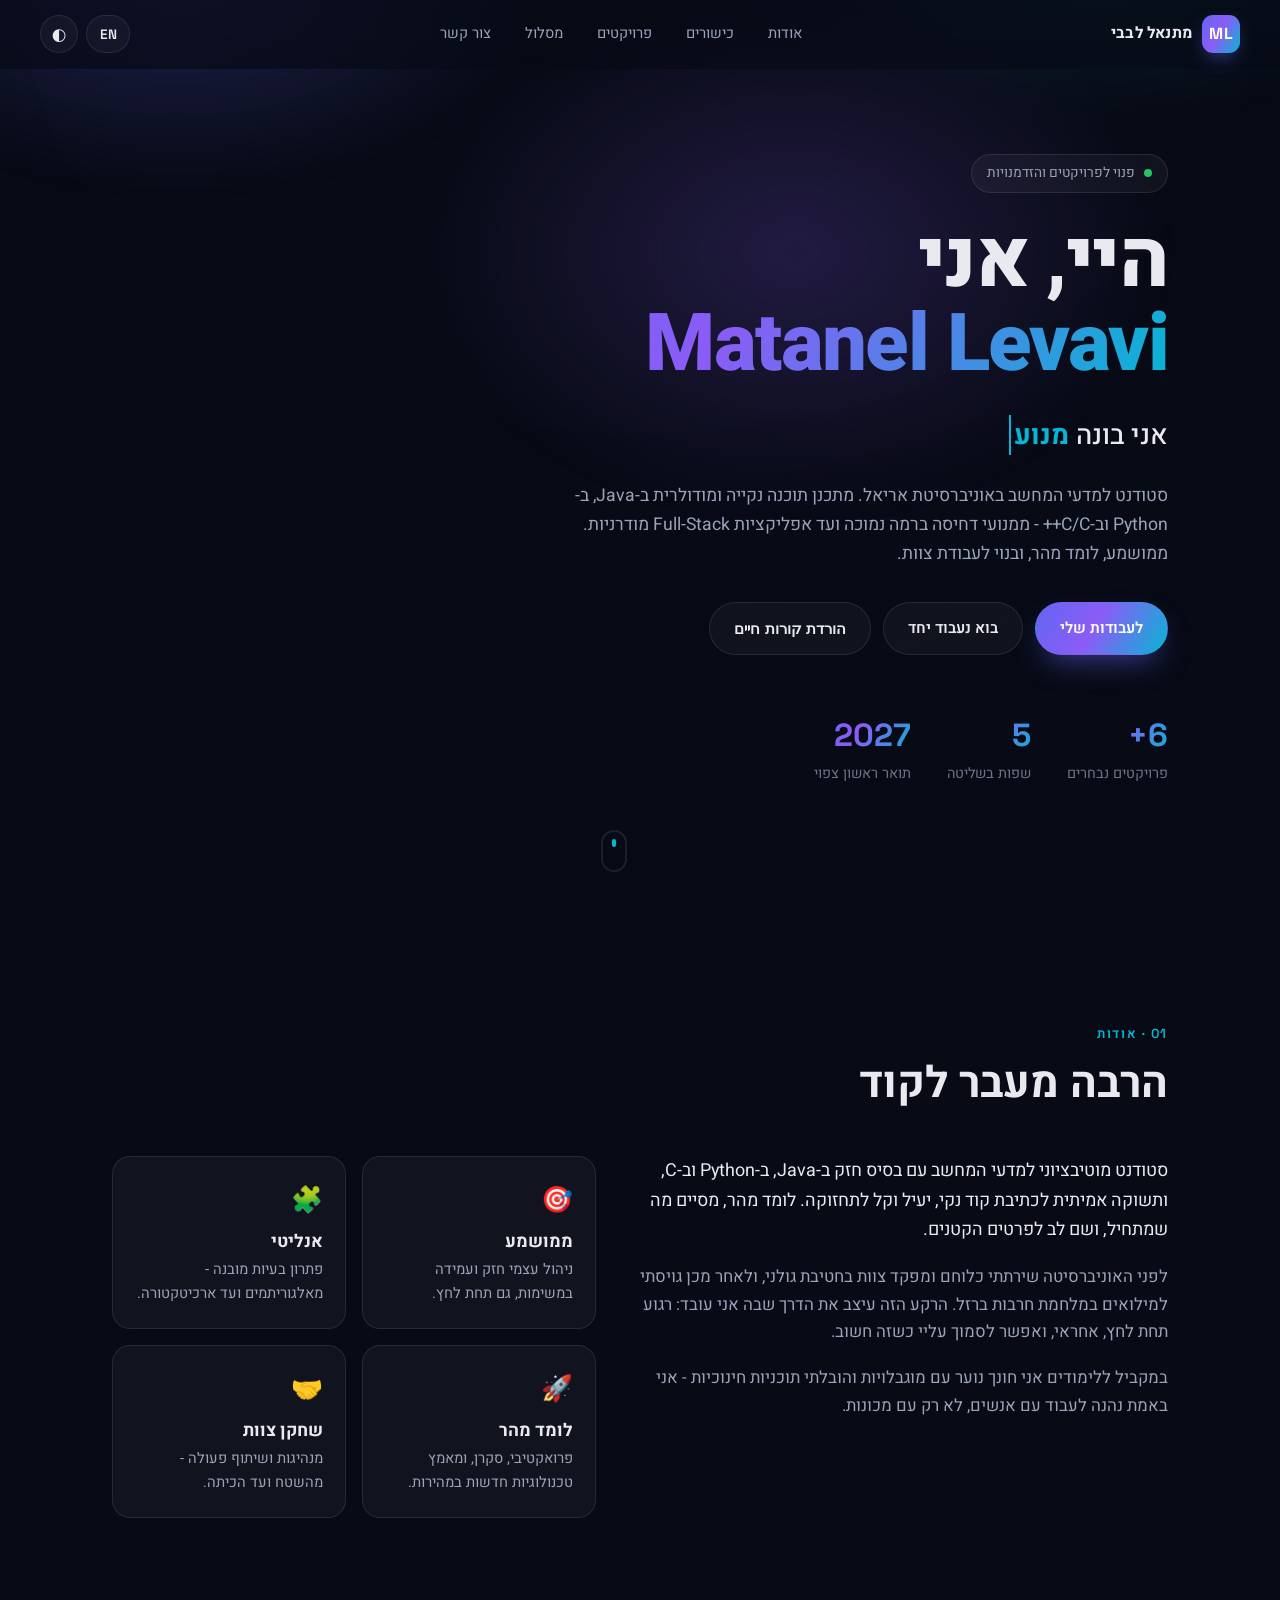
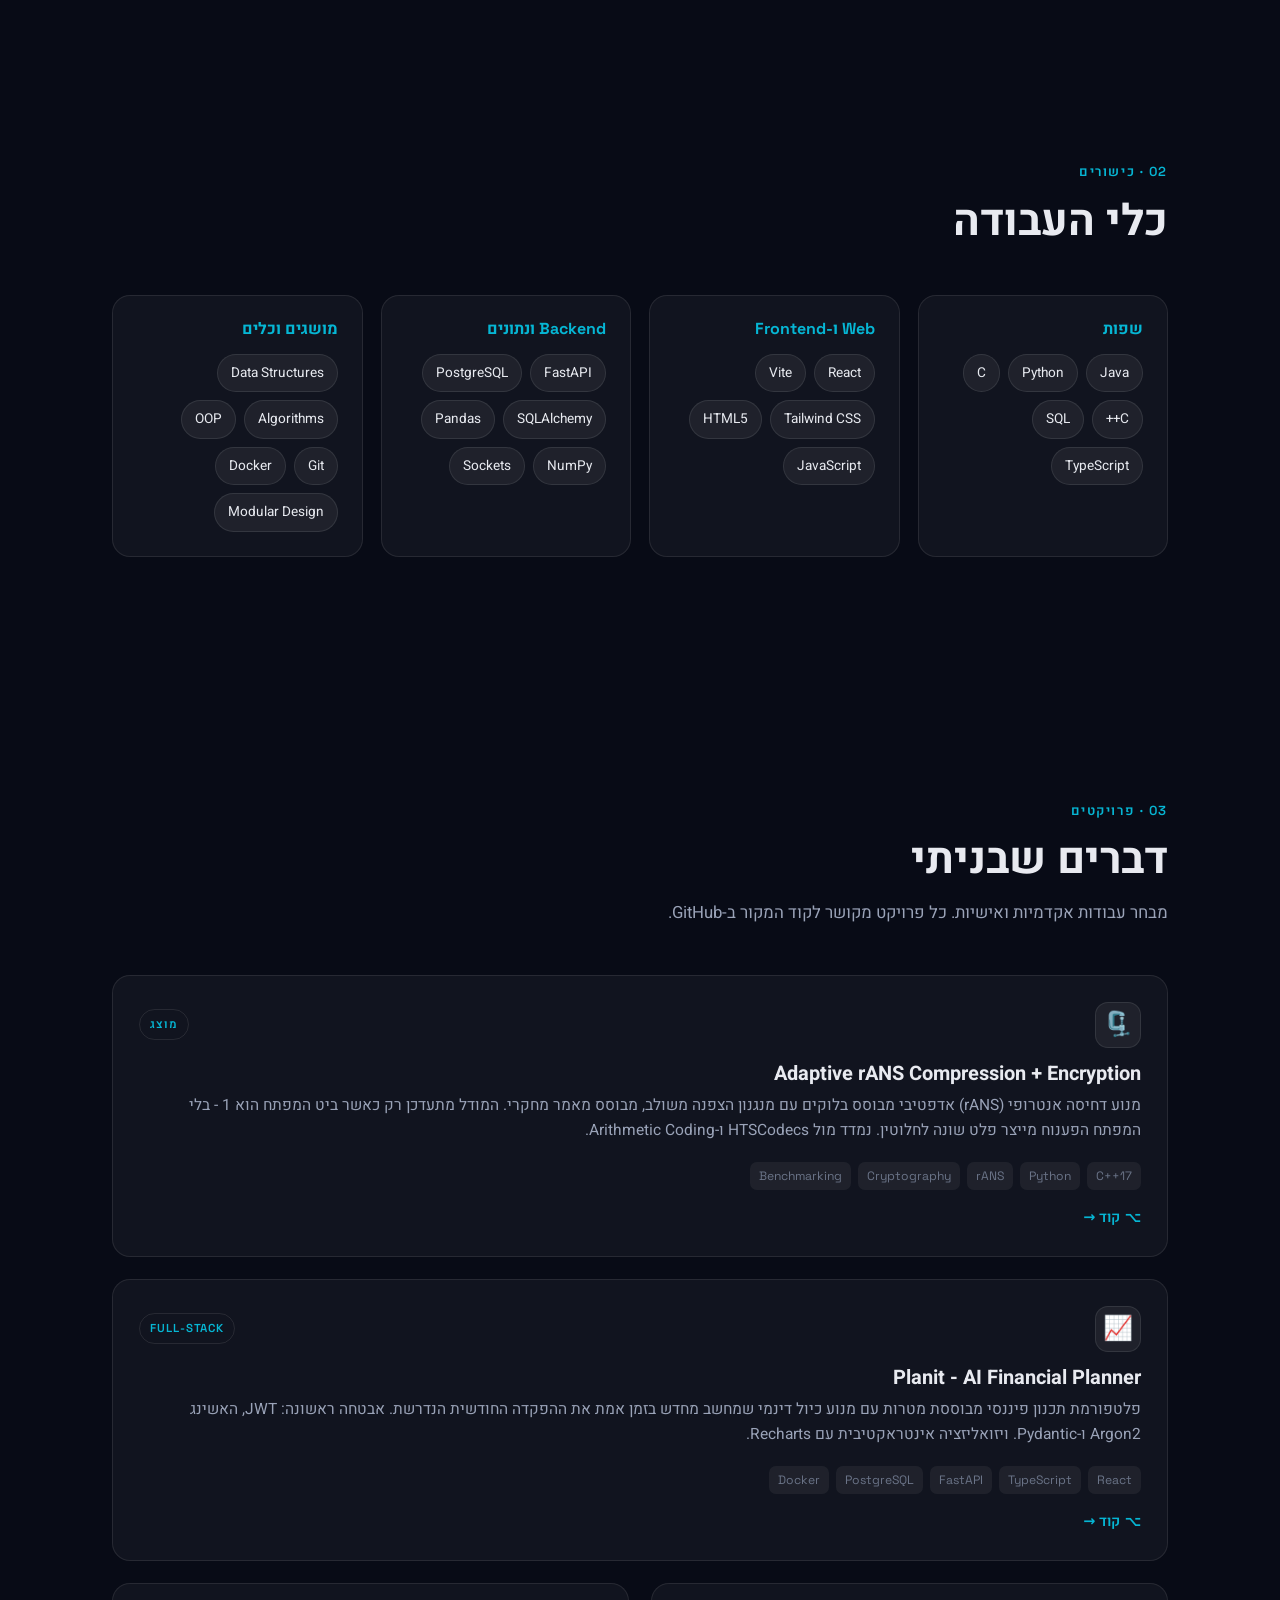
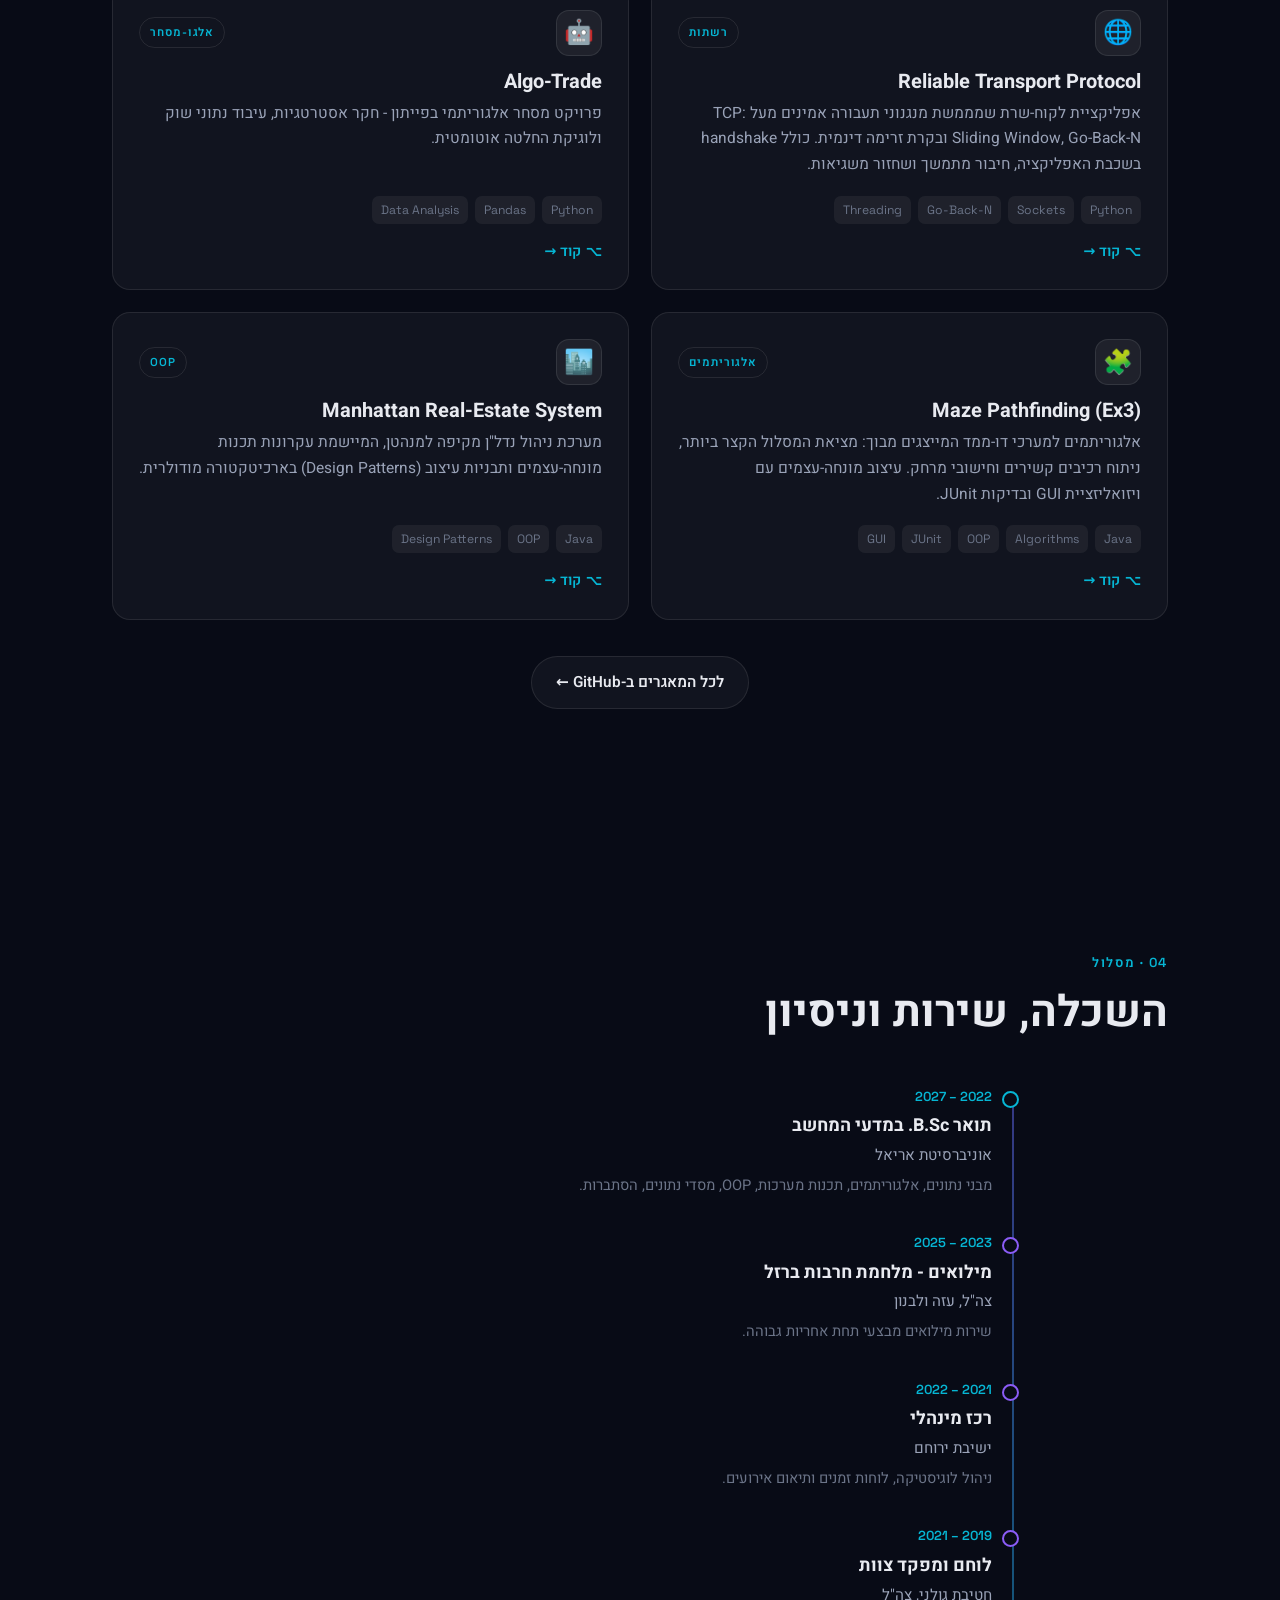
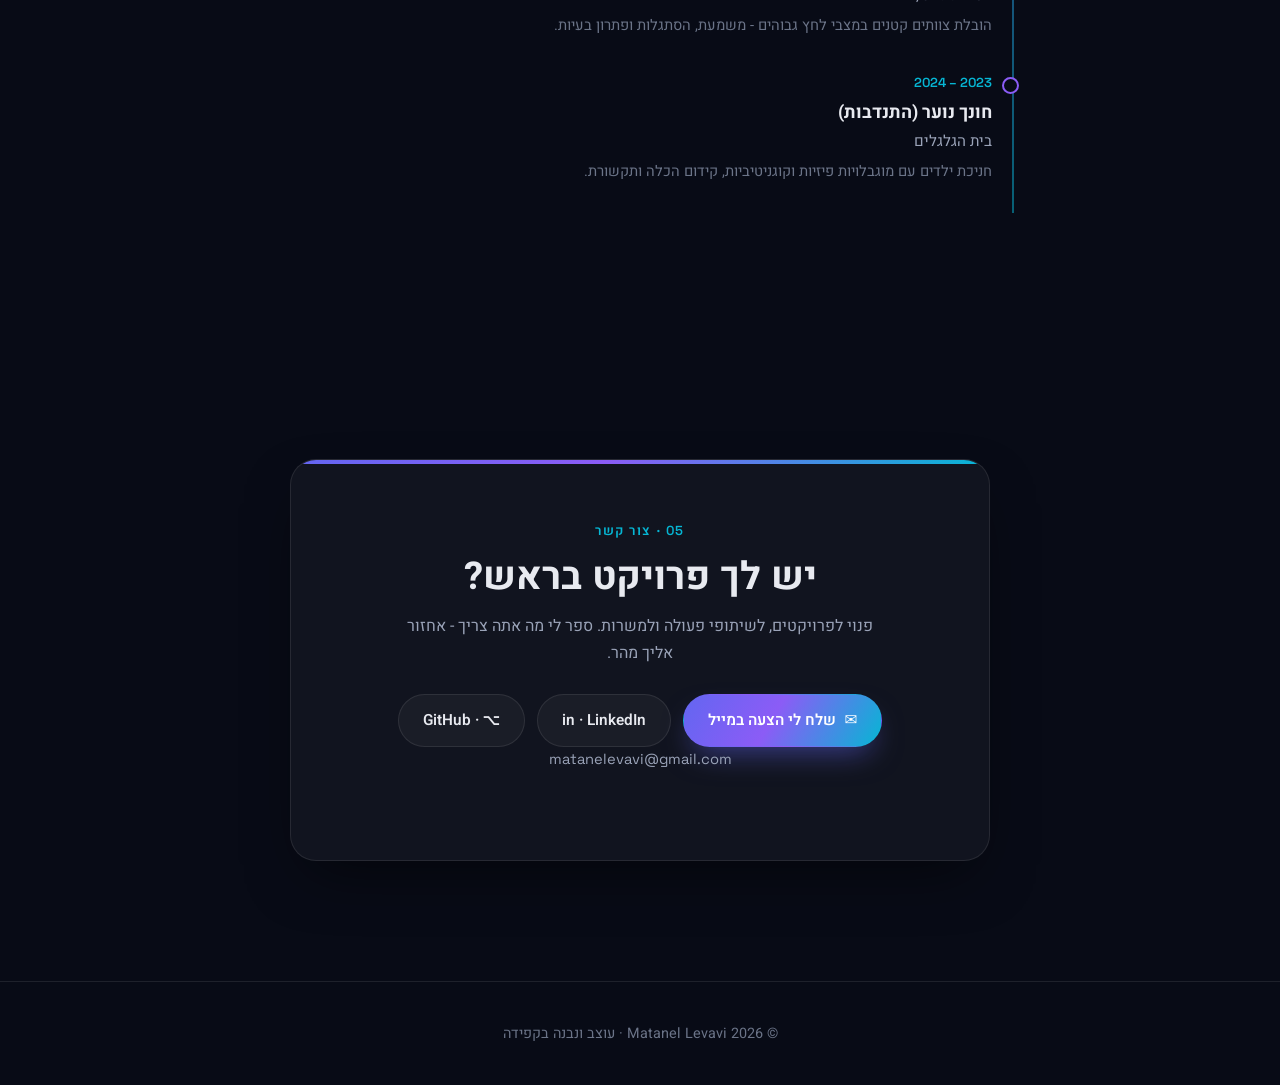
==== index.html @ c438c5bd "Portfolio site: bilingual, responsive, with projects and CV" ====
<!DOCTYPE html>
<html lang="he" dir="rtl">
<head>
  <meta charset="UTF-8" />
  <meta name="viewport" content="width=device-width, initial-scale=1.0" />
  <title>Matanel Levavi · Software Developer</title>
  <meta name="description" content="Matanel Levavi - Computer Science student and software developer. Java, Python, C/C++, Full-Stack. Projects in compression, AI, networking and algorithms." />

  <!-- Open Graph for nice link previews when shared -->
  <meta property="og:title" content="Matanel Levavi · Software Developer" />
  <meta property="og:description" content="Computer Science student & developer. Building modular software in Java, Python, C/C++ and modern Full-Stack." />
  <meta property="og:type" content="website" />

  <!-- Inline SVG monogram favicon (no external file needed) -->
  <link rel="icon" href="data:image/svg+xml,%3Csvg xmlns='http://www.w3.org/2000/svg' viewBox='0 0 100 100'%3E%3Cdefs%3E%3ClinearGradient id='g' x1='0' y1='0' x2='1' y2='1'%3E%3Cstop offset='0' stop-color='%236366f1'/%3E%3Cstop offset='1' stop-color='%2306b6d4'/%3E%3C/linearGradient%3E%3C/defs%3E%3Crect width='100' height='100' rx='24' fill='%230a0e1a'/%3E%3Ctext x='50' y='68' font-family='Arial' font-size='52' font-weight='700' text-anchor='middle' fill='url(%23g)'%3EML%3C/text%3E%3C/svg%3E" />

  <link rel="preconnect" href="https://fonts.googleapis.com" />
  <link rel="preconnect" href="https://fonts.gstatic.com" crossorigin />
  <link href="https://fonts.googleapis.com/css2?family=Heebo:wght@300;400;500;700;800&family=Space+Grotesk:wght@400;500;600;700&display=swap" rel="stylesheet" />

  <link rel="stylesheet" href="styles.css" />
</head>
<body>
  <!-- Animated gradient background -->
  <div class="bg-aurora" aria-hidden="true"></div>

  <!-- ===================== NAV ===================== -->
  <header class="nav" id="nav">
    <a href="#hero" class="brand" aria-label="Matanel Levavi - home">
      <span class="brand-mark">ML</span>
      <span class="brand-name" data-i18n="brandName">Matanel Levavi</span>
    </a>

    <nav class="nav-links" id="navLinks">
      <a href="#about" data-i18n="navAbout">About</a>
      <a href="#skills" data-i18n="navSkills">Skills</a>
      <a href="#projects" data-i18n="navProjects">Projects</a>
      <a href="#journey" data-i18n="navJourney">Journey</a>
      <a href="#contact" data-i18n="navContact">Contact</a>
    </nav>

    <div class="nav-actions">
      <button class="pill" id="langToggle" type="button" aria-label="Switch language">
        <span id="langLabel">EN</span>
      </button>
      <button class="pill icon" id="themeToggle" type="button" aria-label="Toggle theme">
        <span class="theme-icon">◐</span>
      </button>
      <button class="hamburger" id="hamburger" type="button" aria-label="Open menu">
        <span></span><span></span><span></span>
      </button>
    </div>
  </header>

  <!-- ===================== HERO ===================== -->
  <section class="hero" id="hero">
    <div class="hero-inner">
      <div class="hero-badge reveal">
        <span class="dot"></span>
        <span data-i18n="heroBadge">Open to projects & opportunities</span>
      </div>

      <h1 class="hero-title reveal">
        <span data-i18n="heroHi">Hi, I'm</span>
        <span class="grad-text">Matanel Levavi</span>
      </h1>

      <p class="hero-role reveal">
        <span data-i18n="heroRolePrefix">I build</span>
        <span class="rotator" id="rotator"></span>
      </p>

      <p class="hero-lead reveal" data-i18n="heroLead">
        Computer Science student at Ariel University. I design clean, modular software in Java, Python and C/C++ - from low-level compression engines to modern full-stack apps. Disciplined, fast-learning, and built for teamwork.
      </p>

      <div class="hero-cta reveal">
        <a href="#projects" class="btn btn-primary" data-i18n="heroSeeWork">See my work</a>
        <a href="#contact" class="btn btn-ghost" data-i18n="heroHire">Work with me</a>
        <button class="btn btn-ghost" id="printCv" type="button" data-i18n="heroCv">Download CV</button>
      </div>

      <div class="hero-stats reveal">
        <div class="stat">
          <span class="stat-num">6+</span>
          <span class="stat-label" data-i18n="statProjects">Featured projects</span>
        </div>
        <div class="stat">
          <span class="stat-num">5</span>
          <span class="stat-label" data-i18n="statLangs">Languages mastered</span>
        </div>
        <div class="stat">
          <span class="stat-num">2027</span>
          <span class="stat-label" data-i18n="statGrad">B.Sc. expected</span>
        </div>
      </div>
    </div>

    <a href="#about" class="scroll-hint" aria-label="Scroll down">
      <span></span>
    </a>
  </section>

  <!-- ===================== ABOUT ===================== -->
  <section class="section" id="about">
    <div class="section-head reveal">
      <span class="kicker" data-i18n="aboutKicker">01 · About</span>
      <h2 data-i18n="aboutTitle">More than code</h2>
    </div>

    <div class="about-grid">
      <div class="about-text reveal">
        <p data-i18n="aboutP1">I'm a motivated Computer Science student with a strong foundation in Java, Python and C, and a real passion for writing clean, efficient, maintainable code. I learn fast, I ship, and I care about getting the details right.</p>
        <p data-i18n="aboutP2">Before university I served as a combat soldier and team leader in the Golani Brigade, and was later called up for reserve duty during the Iron Swords war. That background shaped how I work: calm under pressure, responsible, and dependable when it matters.</p>
        <p data-i18n="aboutP3">Alongside my studies I mentor youth with disabilities and have led educational programs - I genuinely enjoy working with people, not just machines.</p>
      </div>

      <div class="about-cards">
        <div class="mini-card reveal">
          <span class="mini-emoji">🎯</span>
          <h3 data-i18n="trait1Title">Disciplined</h3>
          <p data-i18n="trait1Text">Strong self-management and follow-through, even under pressure.</p>
        </div>
        <div class="mini-card reveal">
          <span class="mini-emoji">🧩</span>
          <h3 data-i18n="trait2Title">Analytical</h3>
          <p data-i18n="trait2Text">Structured problem-solving from algorithms to architecture.</p>
        </div>
        <div class="mini-card reveal">
          <span class="mini-emoji">🚀</span>
          <h3 data-i18n="trait3Title">Fast learner</h3>
          <p data-i18n="trait3Text">Proactive, curious, and quick to pick up new tech.</p>
        </div>
        <div class="mini-card reveal">
          <span class="mini-emoji">🤝</span>
          <h3 data-i18n="trait4Title">Team player</h3>
          <p data-i18n="trait4Text">Leadership and collaboration from the field to the classroom.</p>
        </div>
      </div>
    </div>
  </section>

  <!-- ===================== SKILLS ===================== -->
  <section class="section" id="skills">
    <div class="section-head reveal">
      <span class="kicker" data-i18n="skillsKicker">02 · Skills</span>
      <h2 data-i18n="skillsTitle">Tools of the trade</h2>
    </div>

    <div class="skills-grid">
      <div class="skill-col reveal">
        <h3 data-i18n="skillsLangs">Languages</h3>
        <div class="chips" id="chipsLangs"></div>
      </div>
      <div class="skill-col reveal">
        <h3 data-i18n="skillsFrontend">Web & Frontend</h3>
        <div class="chips" id="chipsFront"></div>
      </div>
      <div class="skill-col reveal">
        <h3 data-i18n="skillsBackend">Backend & Data</h3>
        <div class="chips" id="chipsBack"></div>
      </div>
      <div class="skill-col reveal">
        <h3 data-i18n="skillsConcepts">Concepts & Tools</h3>
        <div class="chips" id="chipsConcepts"></div>
      </div>
    </div>
  </section>

  <!-- ===================== PROJECTS ===================== -->
  <section class="section" id="projects">
    <div class="section-head reveal">
      <span class="kicker" data-i18n="projKicker">03 · Projects</span>
      <h2 data-i18n="projTitle">Things I've built</h2>
      <p class="section-sub" data-i18n="projSub">A selection of academic and personal work. Every project links to its source on GitHub.</p>
    </div>

    <div class="projects-grid" id="projectsGrid"></div>

    <div class="projects-foot reveal">
      <a href="https://github.com/Matanelevavi" target="_blank" rel="noopener" class="btn btn-ghost" data-i18n="projAll">See all repositories on GitHub →</a>
    </div>
  </section>

  <!-- ===================== JOURNEY / TIMELINE ===================== -->
  <section class="section" id="journey">
    <div class="section-head reveal">
      <span class="kicker" data-i18n="journeyKicker">04 · Journey</span>
      <h2 data-i18n="journeyTitle">Education, service & experience</h2>
    </div>

    <div class="timeline" id="timeline"></div>
  </section>

  <!-- ===================== CONTACT ===================== -->
  <section class="section contact" id="contact">
    <div class="contact-card reveal">
      <span class="kicker center" data-i18n="contactKicker">05 · Contact</span>
      <h2 data-i18n="contactTitle">Have a project in mind?</h2>
      <p data-i18n="contactLead">I'm open to freelance projects, collaborations and full-time opportunities. Tell me what you need - I'll get back to you quickly.</p>

      <div class="contact-actions">
        <a class="btn btn-primary" id="emailBtn"
           href="mailto:matanelevavi@gmail.com?subject=Project%20opportunity%20for%20Matanel&body=Hi%20Matanel%2C%0A%0AI'd%20like%20to%20talk%20to%20you%20about%20a%20project.%0A%0A">
          ✉️ <span data-i18n="contactEmail">Email me a proposal</span>
        </a>
        <a class="btn btn-ghost" href="https://www.linkedin.com/in/matanel-levavi/" target="_blank" rel="noopener">in · LinkedIn</a>
        <a class="btn btn-ghost" href="https://github.com/Matanelevavi" target="_blank" rel="noopener">⌥ · GitHub</a>
      </div>

      <p class="contact-mail">matanelevavi@gmail.com</p>
    </div>
  </section>

  <footer class="footer">
    <p>© <span id="year"></span> Matanel Levavi · <span data-i18n="footerBuilt">Designed & built with care</span></p>
  </footer>

  <script src="script.js"></script>
</body>
</html>
---- styles.css ----
/* ============================================================
   Matanel Levavi - Portfolio
   Theme: dark-first, glassmorphism, gradient accents
   Bilingual: works in both [dir="rtl"] and [dir="ltr"]
   ============================================================ */

:root {
  --bg: #080b16;
  --bg-2: #0c1020;
  --surface: rgba(255, 255, 255, 0.04);
  --surface-2: rgba(255, 255, 255, 0.06);
  --border: rgba(255, 255, 255, 0.09);
  --text: #e8eaf0;
  --muted: #9aa3b8;
  --faint: #6b7488;

  --i1: #6366f1; /* indigo */
  --i2: #8b5cf6; /* violet */
  --i3: #06b6d4; /* cyan   */
  --grad: linear-gradient(120deg, var(--i1), var(--i2) 45%, var(--i3));

  --radius: 18px;
  --radius-sm: 12px;
  --maxw: 1120px;
  --shadow: 0 24px 60px -20px rgba(0, 0, 0, 0.6);

  --font-he: "Heebo", system-ui, sans-serif;
  --font-en: "Space Grotesk", "Heebo", system-ui, sans-serif;
  --font: var(--font-he);
}

/* Light theme overrides */
html[data-theme="light"] {
  --bg: #f6f7fb;
  --bg-2: #eef0f7;
  --surface: rgba(10, 14, 26, 0.03);
  --surface-2: rgba(10, 14, 26, 0.05);
  --border: rgba(10, 14, 26, 0.10);
  --text: #131726;
  --muted: #4b536b;
  --faint: #828aa3;
  --shadow: 0 24px 60px -28px rgba(40, 50, 90, 0.35);
}

* { margin: 0; padding: 0; box-sizing: border-box; }

html { scroll-behavior: smooth; scroll-padding-top: 84px; }

body {
  font-family: var(--font);
  background: var(--bg);
  color: var(--text);
  line-height: 1.65;
  overflow-x: hidden;
  -webkit-font-smoothing: antialiased;
  transition: background .4s ease, color .4s ease;
}

/* English mode swaps the display font */
html[lang="en"] body { --font: var(--font-en); }
html[lang="en"] { letter-spacing: -0.01em; }

a { color: inherit; text-decoration: none; }
h1, h2, h3 { line-height: 1.15; font-weight: 700; }

/* ---------- Animated aurora background ---------- */
.bg-aurora {
  position: fixed;
  inset: -20% -10% auto -10%;
  height: 80vh;
  z-index: -2;
  background:
    radial-gradient(40% 50% at 20% 20%, rgba(99, 102, 241, .28), transparent 60%),
    radial-gradient(40% 50% at 80% 10%, rgba(6, 182, 212, .22), transparent 60%),
    radial-gradient(40% 60% at 60% 60%, rgba(139, 92, 246, .20), transparent 60%);
  filter: blur(20px);
  animation: drift 18s ease-in-out infinite alternate;
}
@keyframes drift {
  0%   { transform: translate3d(0,0,0) scale(1); }
  100% { transform: translate3d(0,4%,0) scale(1.1); }
}
body::after { /* subtle grain/vignette */
  content: "";
  position: fixed; inset: 0; z-index: -1; pointer-events: none;
  background: radial-gradient(120% 120% at 50% 0%, transparent 40%, var(--bg) 100%);
}

/* ---------- NAV ---------- */
.nav {
  position: fixed; top: 0; inset-inline: 0; z-index: 50;
  display: flex; align-items: center; justify-content: space-between;
  gap: 16px;
  padding: 14px clamp(16px, 4vw, 40px);
  background: color-mix(in srgb, var(--bg) 70%, transparent);
  backdrop-filter: blur(14px);
  border-bottom: 1px solid transparent;
  transition: border-color .3s, background .3s, padding .3s;
}
.nav.scrolled { border-bottom-color: var(--border); padding-block: 10px; }

.brand { display: flex; align-items: center; gap: 10px; font-weight: 700; }
.brand-mark {
  display: grid; place-items: center;
  width: 38px; height: 38px; border-radius: 11px;
  background: var(--grad); color: #fff; font-weight: 800;
  font-family: var(--font-en); letter-spacing: .5px;
  box-shadow: 0 8px 20px -6px rgba(99,102,241,.6);
}
.brand-name { font-size: .98rem; letter-spacing: .2px; }

.nav-links { display: flex; gap: 6px; }
.nav-links a {
  padding: 8px 14px; border-radius: 999px; font-size: .92rem;
  color: var(--muted); transition: color .2s, background .2s;
}
.nav-links a:hover, .nav-links a.active { color: var(--text); background: var(--surface-2); }

.nav-actions { display: flex; align-items: center; gap: 8px; }
.pill {
  display: inline-grid; place-items: center;
  height: 38px; min-width: 44px; padding: 0 12px;
  border-radius: 999px; border: 1px solid var(--border);
  background: var(--surface); color: var(--text);
  font-family: var(--font-en); font-weight: 600; font-size: .85rem;
  cursor: pointer; transition: transform .15s, background .2s, border-color .2s;
}
.pill:hover { background: var(--surface-2); border-color: var(--i1); transform: translateY(-1px); }
.pill.icon { min-width: 38px; padding: 0; font-size: 1.05rem; }

.hamburger { display: none; flex-direction: column; gap: 5px; background: none; border: 0; cursor: pointer; padding: 8px; }
.hamburger span { width: 22px; height: 2px; background: var(--text); border-radius: 2px; transition: .3s; }
.hamburger.open span:nth-child(1) { transform: translateY(7px) rotate(45deg); }
.hamburger.open span:nth-child(2) { opacity: 0; }
.hamburger.open span:nth-child(3) { transform: translateY(-7px) rotate(-45deg); }

/* ---------- Layout helpers ---------- */
.section {
  max-width: var(--maxw);
  margin: 0 auto;
  padding: clamp(70px, 10vw, 120px) clamp(18px, 5vw, 32px);
}
.section-head { margin-bottom: 48px; max-width: 720px; }
.kicker {
  display: inline-block; font-family: var(--font-en);
  font-size: .82rem; font-weight: 600; letter-spacing: .12em;
  text-transform: uppercase; color: var(--i3); margin-bottom: 14px;
}
.kicker.center { display: block; text-align: center; }
.section-head h2 { font-size: clamp(1.8rem, 4vw, 2.7rem); }
.section-sub { color: var(--muted); margin-top: 14px; font-size: 1.05rem; }

/* ---------- Buttons ---------- */
.btn {
  display: inline-flex; align-items: center; gap: 8px;
  padding: 13px 24px; border-radius: 999px; font-weight: 600;
  font-size: .96rem; cursor: pointer; border: 1px solid transparent;
  transition: transform .15s, box-shadow .25s, background .25s, border-color .2s;
}
.btn-primary { background: var(--grad); color: #fff; box-shadow: 0 14px 30px -10px rgba(99,102,241,.55); }
.btn-primary:hover { transform: translateY(-2px); box-shadow: 0 20px 40px -10px rgba(99,102,241,.7); }
.btn-ghost { background: var(--surface); color: var(--text); border-color: var(--border); }
.btn-ghost:hover { background: var(--surface-2); border-color: var(--i2); transform: translateY(-2px); }

/* ---------- HERO ---------- */
.hero {
  position: relative; min-height: 100vh;
  display: flex; flex-direction: column; justify-content: center;
  max-width: var(--maxw); margin: 0 auto;
  padding: 120px clamp(18px, 5vw, 32px) 80px;
}
.hero-inner { max-width: 820px; }
.hero-badge {
  display: inline-flex; align-items: center; gap: 9px;
  padding: 7px 15px; border-radius: 999px;
  background: var(--surface); border: 1px solid var(--border);
  font-size: .86rem; color: var(--muted); margin-bottom: 26px;
}
.hero-badge .dot {
  width: 8px; height: 8px; border-radius: 50%; background: #22c55e;
  box-shadow: 0 0 0 0 rgba(34,197,94,.6); animation: pulse 2s infinite;
}
@keyframes pulse {
  0% { box-shadow: 0 0 0 0 rgba(34,197,94,.55); }
  70% { box-shadow: 0 0 0 9px rgba(34,197,94,0); }
  100% { box-shadow: 0 0 0 0 rgba(34,197,94,0); }
}
.hero-title {
  font-size: clamp(2.6rem, 8vw, 5rem); font-weight: 800;
  letter-spacing: -0.02em; line-height: 1.05;
}
.hero-title span { display: block; }
.grad-text {
  background: var(--grad); -webkit-background-clip: text; background-clip: text;
  -webkit-text-fill-color: transparent; padding-bottom: .1em;
}
.hero-role { font-size: clamp(1.2rem, 3vw, 1.7rem); margin-top: 18px; color: var(--text); font-weight: 500; min-height: 1.7em; }
.rotator { color: var(--i3); font-weight: 700; border-inline-end: 2px solid var(--i3); padding-inline-end: 3px; }
.hero-lead { color: var(--muted); font-size: 1.1rem; margin-top: 22px; max-width: 640px; }
.hero-cta { display: flex; flex-wrap: wrap; gap: 12px; margin-top: 34px; }

.hero-stats { display: flex; flex-wrap: wrap; gap: 36px; margin-top: 54px; }
.stat { display: flex; flex-direction: column; }
.stat-num {
  font-family: var(--font-en); font-size: 2rem; font-weight: 700;
  background: var(--grad); -webkit-background-clip: text; background-clip: text; -webkit-text-fill-color: transparent;
}
.stat-label { color: var(--faint); font-size: .9rem; }

.scroll-hint { position: absolute; bottom: 28px; inset-inline-start: 50%; transform: translateX(-50%); width: 26px; height: 42px; border: 2px solid var(--border); border-radius: 14px; display: grid; place-items: start center; padding-top: 7px; }
.scroll-hint span { width: 4px; height: 8px; border-radius: 4px; background: var(--i3); animation: scroll 1.6s infinite; }
@keyframes scroll { 0% { opacity: 0; transform: translateY(0);} 40% {opacity:1;} 100% { opacity: 0; transform: translateY(14px);} }

/* ---------- ABOUT ---------- */
.about-grid { display: grid; grid-template-columns: 1.1fr 1fr; gap: 40px; align-items: start; }
.about-text p { color: var(--muted); margin-bottom: 18px; font-size: 1.05rem; }
.about-text p:first-child { color: var(--text); font-size: 1.12rem; }
.about-cards { display: grid; grid-template-columns: 1fr 1fr; gap: 16px; }
.mini-card {
  background: var(--surface); border: 1px solid var(--border);
  border-radius: var(--radius); padding: 22px;
  transition: transform .25s, border-color .25s, background .25s;
}
.mini-card:hover { transform: translateY(-4px); border-color: var(--i2); background: var(--surface-2); }
.mini-emoji { font-size: 1.6rem; }
.mini-card h3 { font-size: 1.1rem; margin: 10px 0 6px; }
.mini-card p { color: var(--muted); font-size: .92rem; }

/* ---------- SKILLS ---------- */
.skills-grid { display: grid; grid-template-columns: repeat(4, 1fr); gap: 18px; }
.skill-col {
  background: var(--surface); border: 1px solid var(--border);
  border-radius: var(--radius); padding: 24px;
}
.skill-col h3 { font-size: 1rem; color: var(--i3); margin-bottom: 16px; font-family: var(--font-en); }
.chips { display: flex; flex-wrap: wrap; gap: 8px; }
.chip {
  padding: 7px 13px; border-radius: 999px; font-size: .85rem;
  background: var(--surface-2); border: 1px solid var(--border); color: var(--text);
  transition: transform .15s, border-color .2s, color .2s;
}
.chip:hover { transform: translateY(-2px); border-color: var(--i1); color: var(--i3); }

/* ---------- PROJECTS ---------- */
.projects-grid { display: grid; grid-template-columns: repeat(2, 1fr); gap: 22px; }
.project-card {
  position: relative; display: flex; flex-direction: column;
  background: var(--surface); border: 1px solid var(--border);
  border-radius: var(--radius); padding: 26px; overflow: hidden;
  transition: transform .3s, border-color .3s, box-shadow .3s;
}
.project-card::before {
  content: ""; position: absolute; inset: 0; opacity: 0; transition: opacity .3s;
  background: radial-gradient(120% 80% at 0% 0%, rgba(99,102,241,.12), transparent 50%);
  pointer-events: none;
}
.project-card:hover { transform: translateY(-6px); border-color: var(--i2); box-shadow: var(--shadow); }
.project-card:hover::before { opacity: 1; }
.project-card.featured { grid-column: span 2; }

.pc-top { display: flex; align-items: center; justify-content: space-between; gap: 12px; margin-bottom: 14px; }
.pc-icon {
  display: grid; place-items: center; width: 46px; height: 46px; border-radius: 13px;
  background: var(--surface-2); border: 1px solid var(--border); font-size: 1.5rem;
}
.pc-flag { font-family: var(--font-en); font-size: .72rem; font-weight: 600; letter-spacing: .08em; text-transform: uppercase; color: var(--i3); padding: 5px 10px; border: 1px solid var(--border); border-radius: 999px; }
.pc-title { font-size: 1.25rem; margin-bottom: 8px; }
.pc-desc { color: var(--muted); font-size: .97rem; flex: 1; }
.pc-tags { display: flex; flex-wrap: wrap; gap: 7px; margin: 18px 0 16px; }
.pc-tag { font-family: var(--font-en); font-size: .76rem; color: var(--faint); padding: 4px 9px; border-radius: 7px; background: var(--surface-2); }
.pc-links { display: flex; gap: 14px; }
.pc-links a { font-size: .9rem; font-weight: 600; color: var(--i3); display: inline-flex; align-items: center; gap: 5px; }
.pc-links a:hover { color: var(--i2); }
.projects-foot { text-align: center; margin-top: 36px; }

/* ---------- TIMELINE ---------- */
.timeline { position: relative; max-width: 760px; margin: 0 auto; padding-inline-start: 28px; }
.timeline::before { content: ""; position: absolute; inset-inline-start: 6px; top: 6px; bottom: 6px; width: 2px; background: linear-gradient(var(--i1), var(--i3)); opacity: .5; }
.tl-item { position: relative; padding-bottom: 34px; }
.tl-item::before {
  content: ""; position: absolute; inset-inline-start: -27px; top: 5px;
  width: 13px; height: 13px; border-radius: 50%;
  background: var(--bg); border: 2px solid var(--i2);
}
.tl-item.edu::before { border-color: var(--i3); }
.tl-period { font-family: var(--font-en); font-size: .82rem; color: var(--i3); font-weight: 600; }
.tl-role { font-size: 1.12rem; font-weight: 700; margin: 4px 0 2px; }
.tl-org { color: var(--muted); font-size: .95rem; }
.tl-desc { color: var(--faint); font-size: .92rem; margin-top: 6px; }

/* ---------- CONTACT ---------- */
.contact { display: grid; place-items: center; }
.contact-card {
  width: 100%; max-width: 700px; text-align: center;
  background: var(--surface); border: 1px solid var(--border);
  border-radius: 26px; padding: clamp(34px, 6vw, 60px);
  box-shadow: var(--shadow);
  position: relative; overflow: hidden;
}
.contact-card::before {
  content: ""; position: absolute; inset-inline: 0; top: 0; height: 4px; background: var(--grad);
}
.contact-card h2 { font-size: clamp(1.7rem, 4vw, 2.4rem); margin-bottom: 14px; }
.contact-card > p { color: var(--muted); max-width: 480px; margin: 0 auto 28px; }
.contact-actions { display: flex; flex-wrap: wrap; gap: 12px; justify-content: center; }
.contact-mail { margin-top: 26px; font-family: var(--font-en); color: var(--faint); font-size: .92rem; }

/* ---------- FOOTER ---------- */
.footer { text-align: center; padding: 40px 20px; color: var(--faint); font-size: .9rem; border-top: 1px solid var(--border); }

/* ---------- Reveal animation ---------- */
.reveal { opacity: 0; transform: translateY(26px); transition: opacity .7s ease, transform .7s cubic-bezier(.2,.7,.2,1); }
.reveal.in { opacity: 1; transform: none; }

/* ---------- Responsive ---------- */
@media (max-width: 880px) {
  .nav-links {
    position: fixed; inset: 64px 12px auto 12px; flex-direction: column; gap: 4px;
    background: var(--bg-2); border: 1px solid var(--border); border-radius: var(--radius);
    padding: 12px; box-shadow: var(--shadow);
    transform: translateY(-12px); opacity: 0; pointer-events: none; transition: .25s;
  }
  .nav-links.open { transform: none; opacity: 1; pointer-events: auto; }
  .nav-links a { padding: 12px 14px; }
  .hamburger { display: flex; }
  .about-grid { grid-template-columns: 1fr; gap: 28px; }
  .skills-grid { grid-template-columns: 1fr 1fr; }
  .projects-grid { grid-template-columns: 1fr; }
  .project-card.featured { grid-column: span 1; }
}
@media (max-width: 480px) {
  .skills-grid { grid-template-columns: 1fr; }
  .about-cards { grid-template-columns: 1fr; }
  .hero-stats { gap: 24px; }
  .brand-name { display: none; }
}

/* ---------- Print: clean CV ---------- */
@media print {
  .bg-aurora, .nav, .scroll-hint, .hero-cta, .hamburger, .footer, .projects-foot, body::after { display: none !important; }
  body { background: #fff; color: #111; }
  .section, .hero { padding: 12px 0; max-width: 100%; }
  .project-card, .mini-card, .skill-col, .contact-card { break-inside: avoid; border: 1px solid #ddd; box-shadow: none; }
  .grad-text, .stat-num { -webkit-text-fill-color: #4f46e5; }
  a { color: #111; }
}
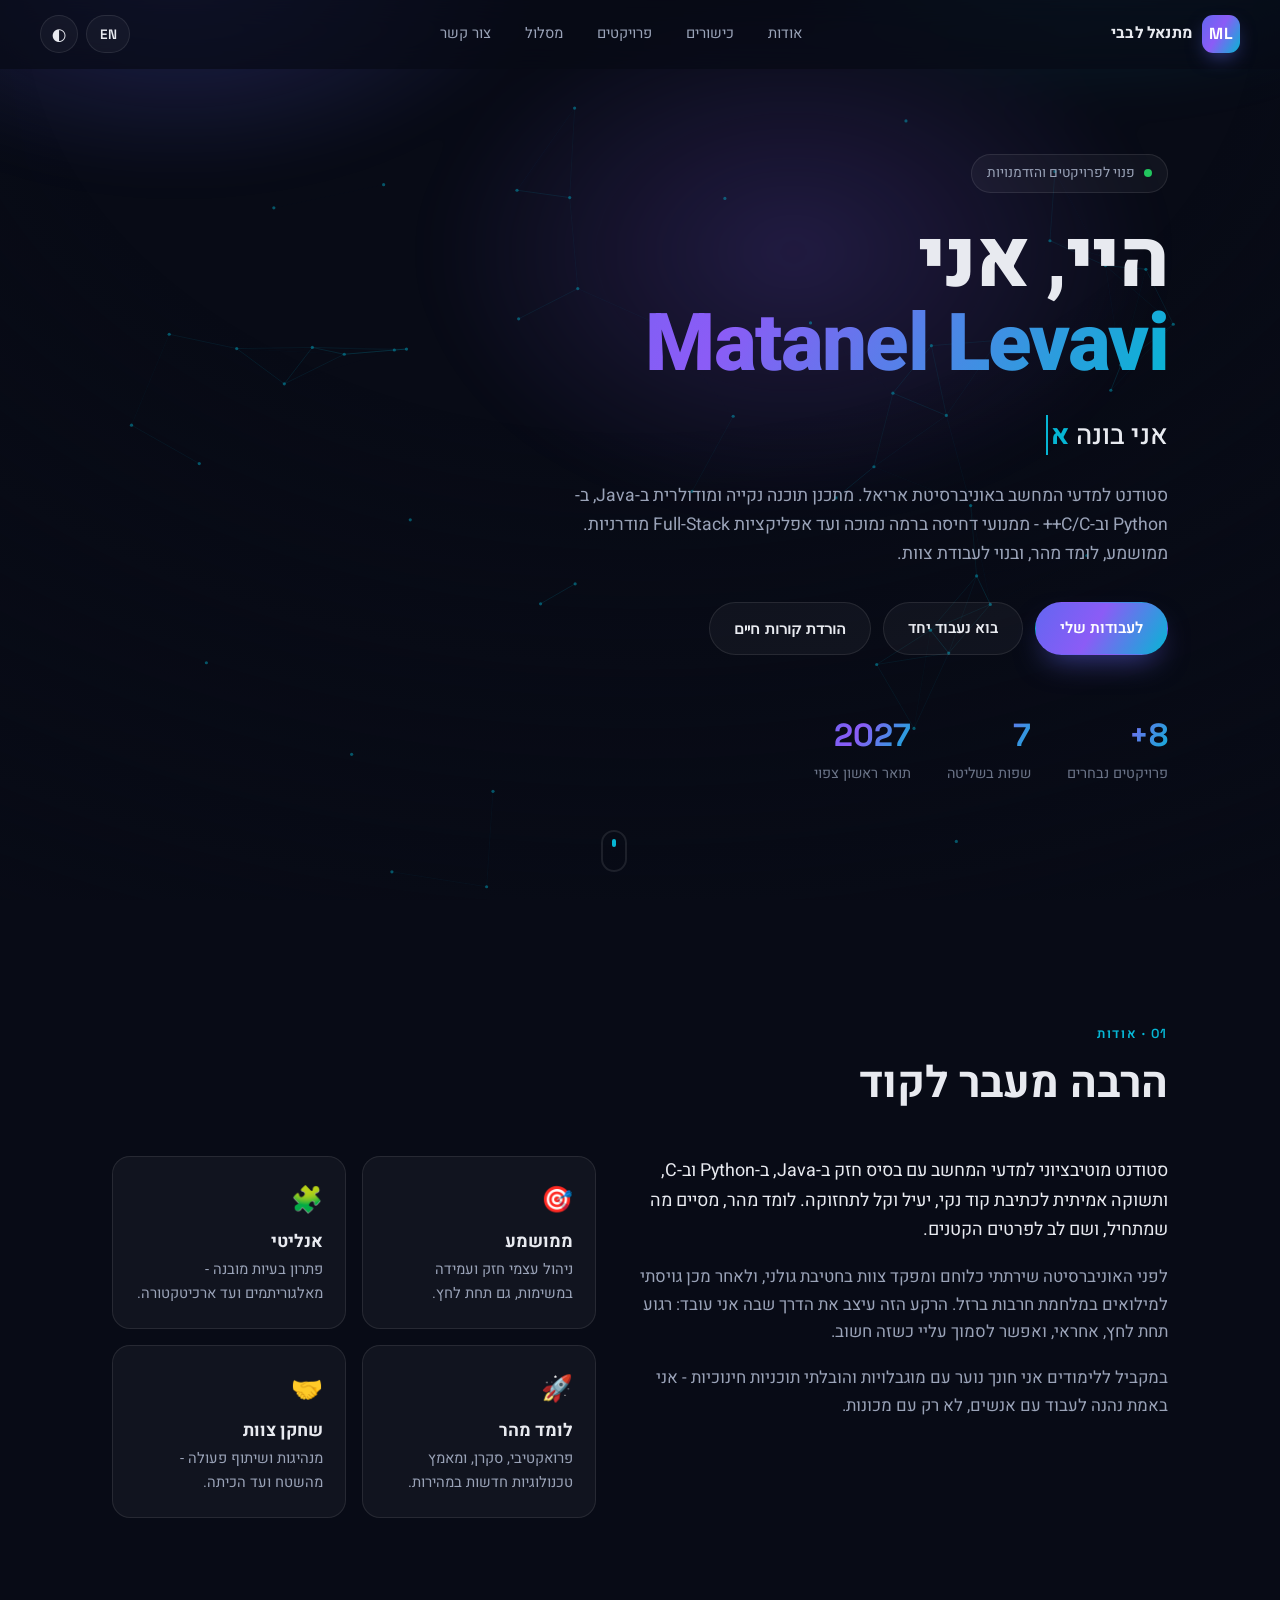
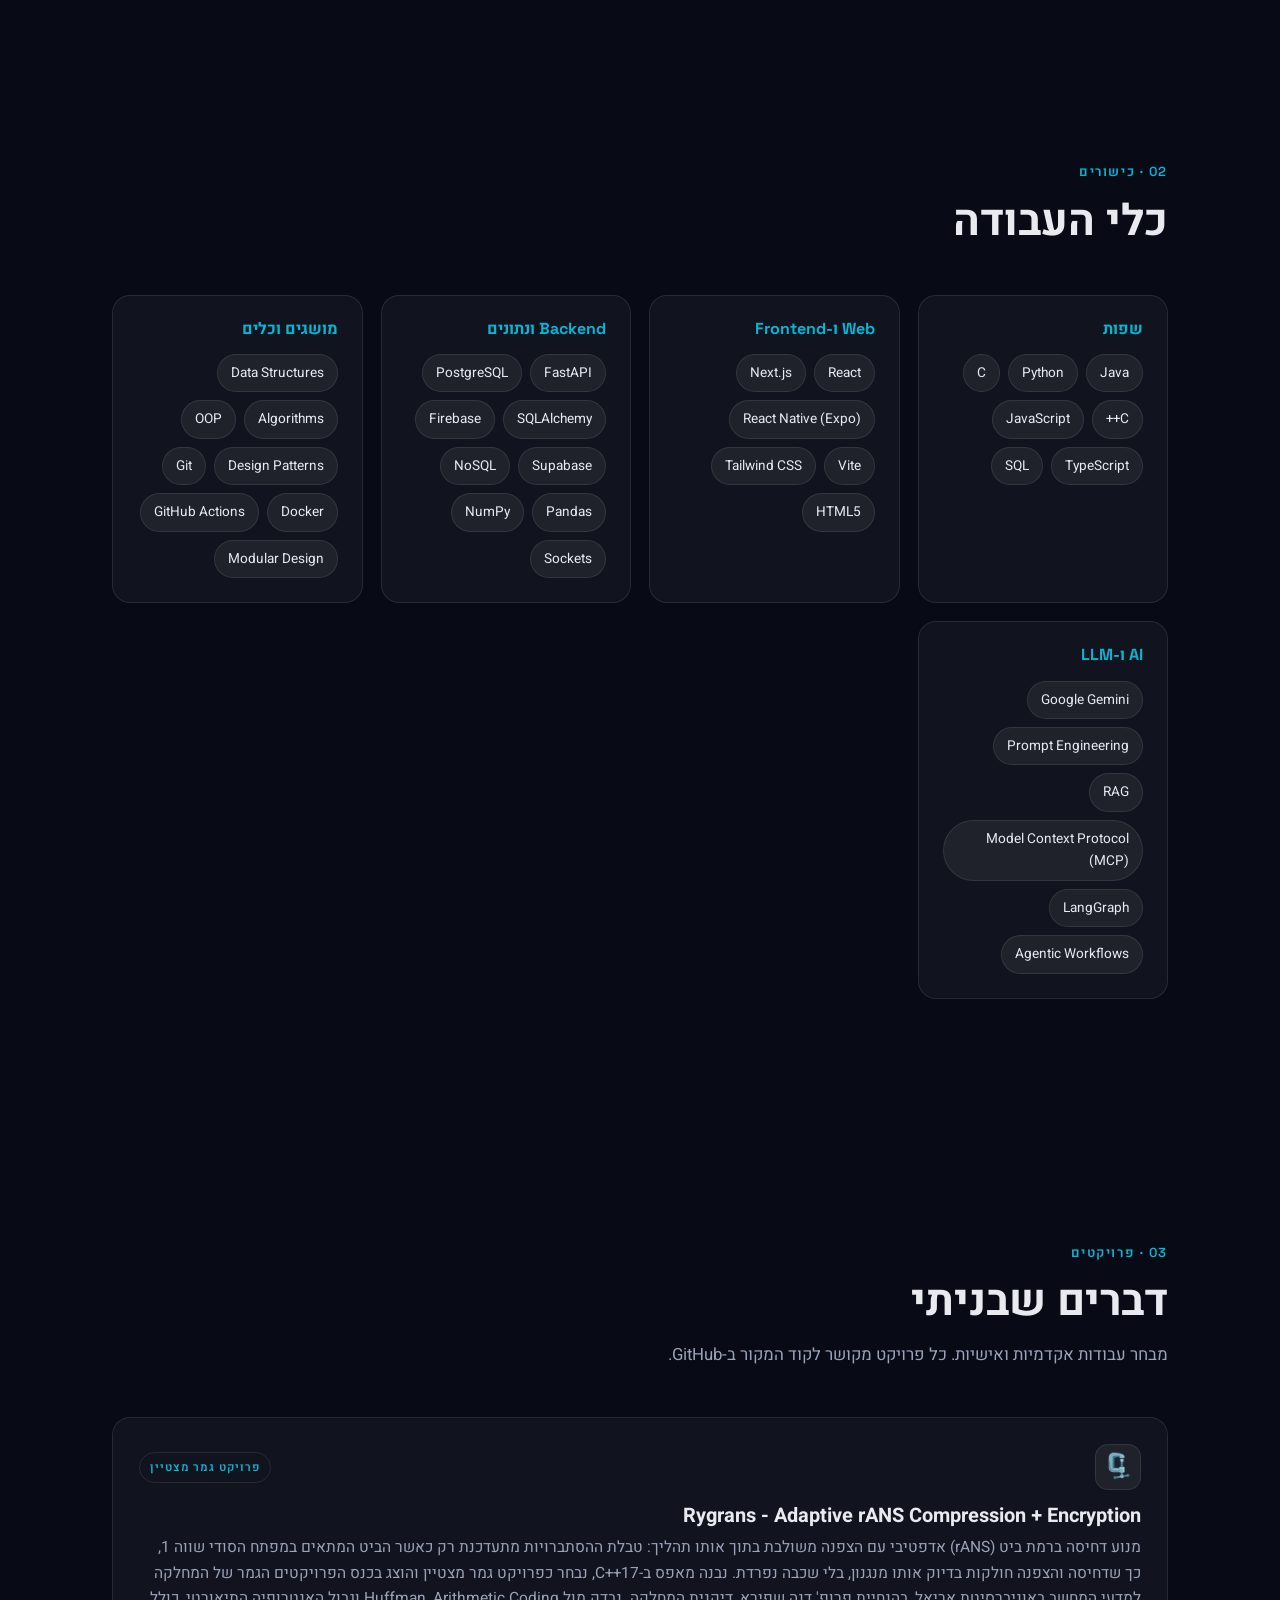
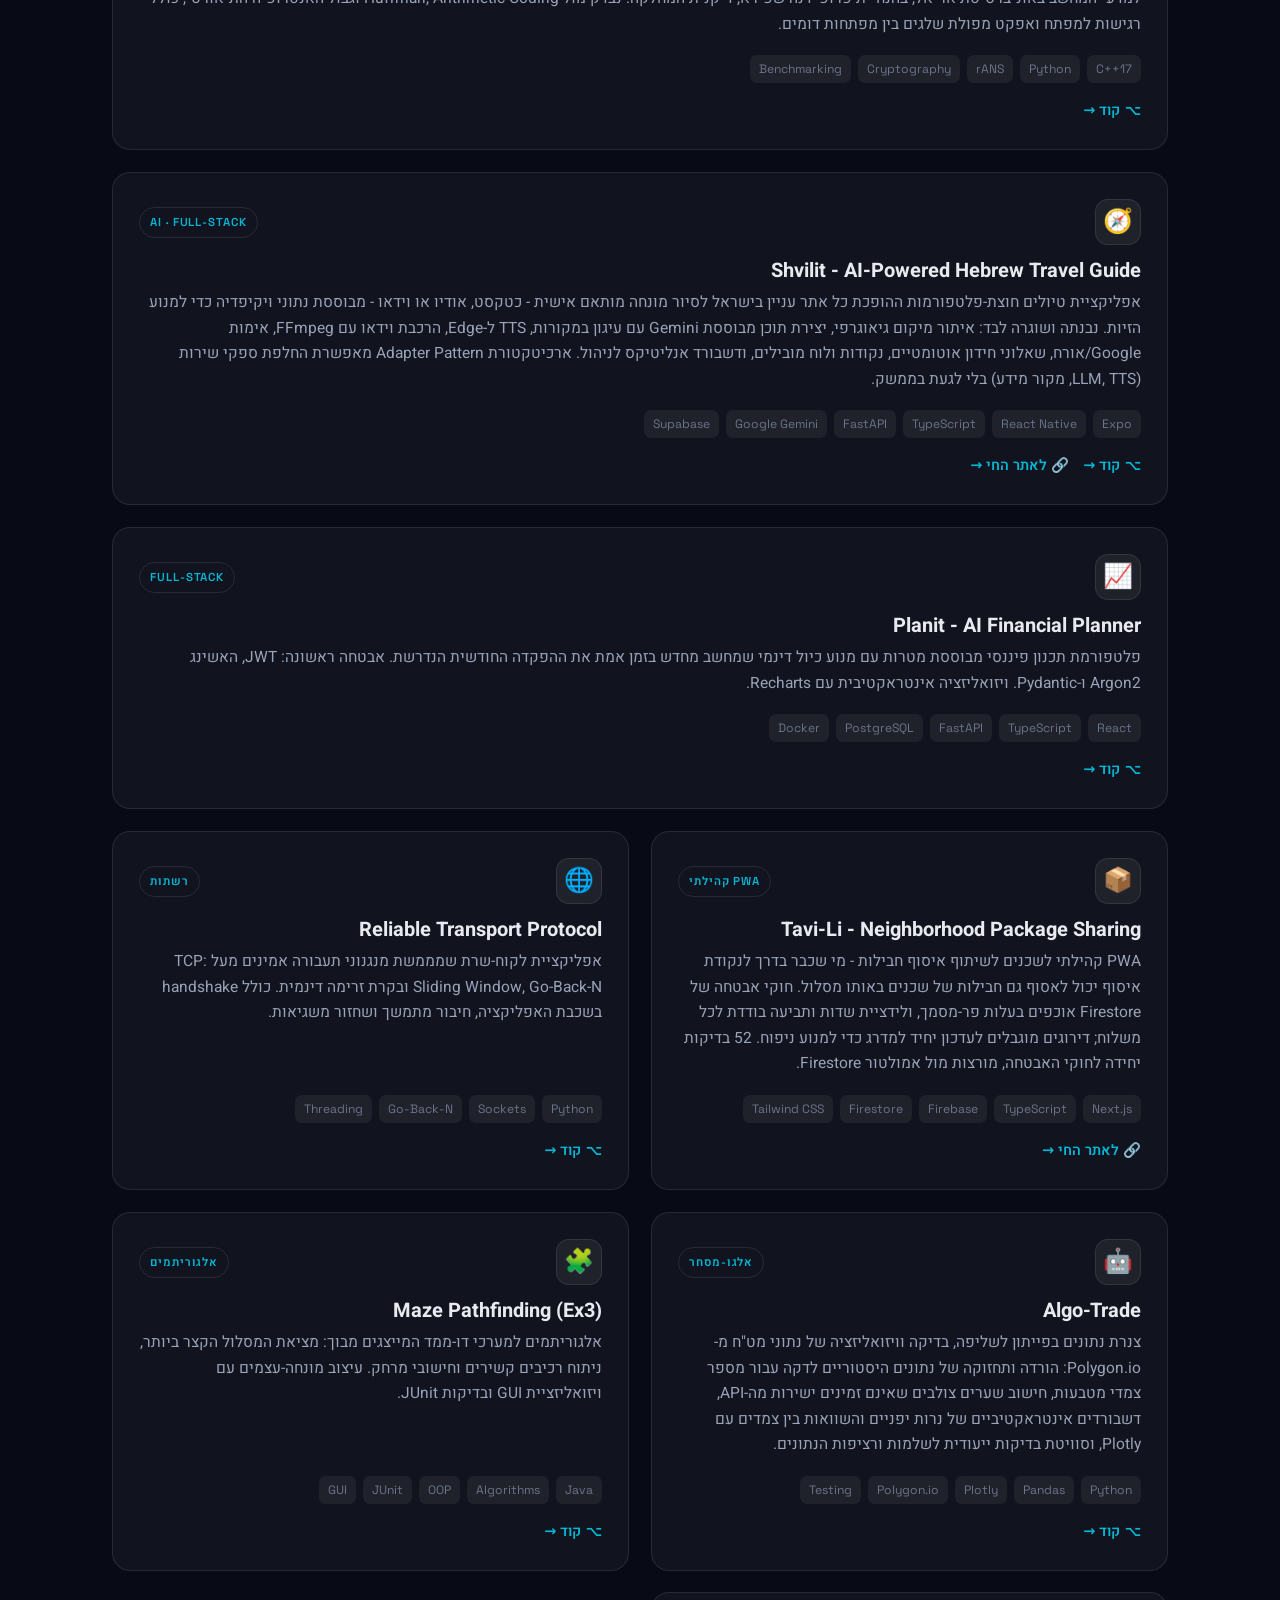
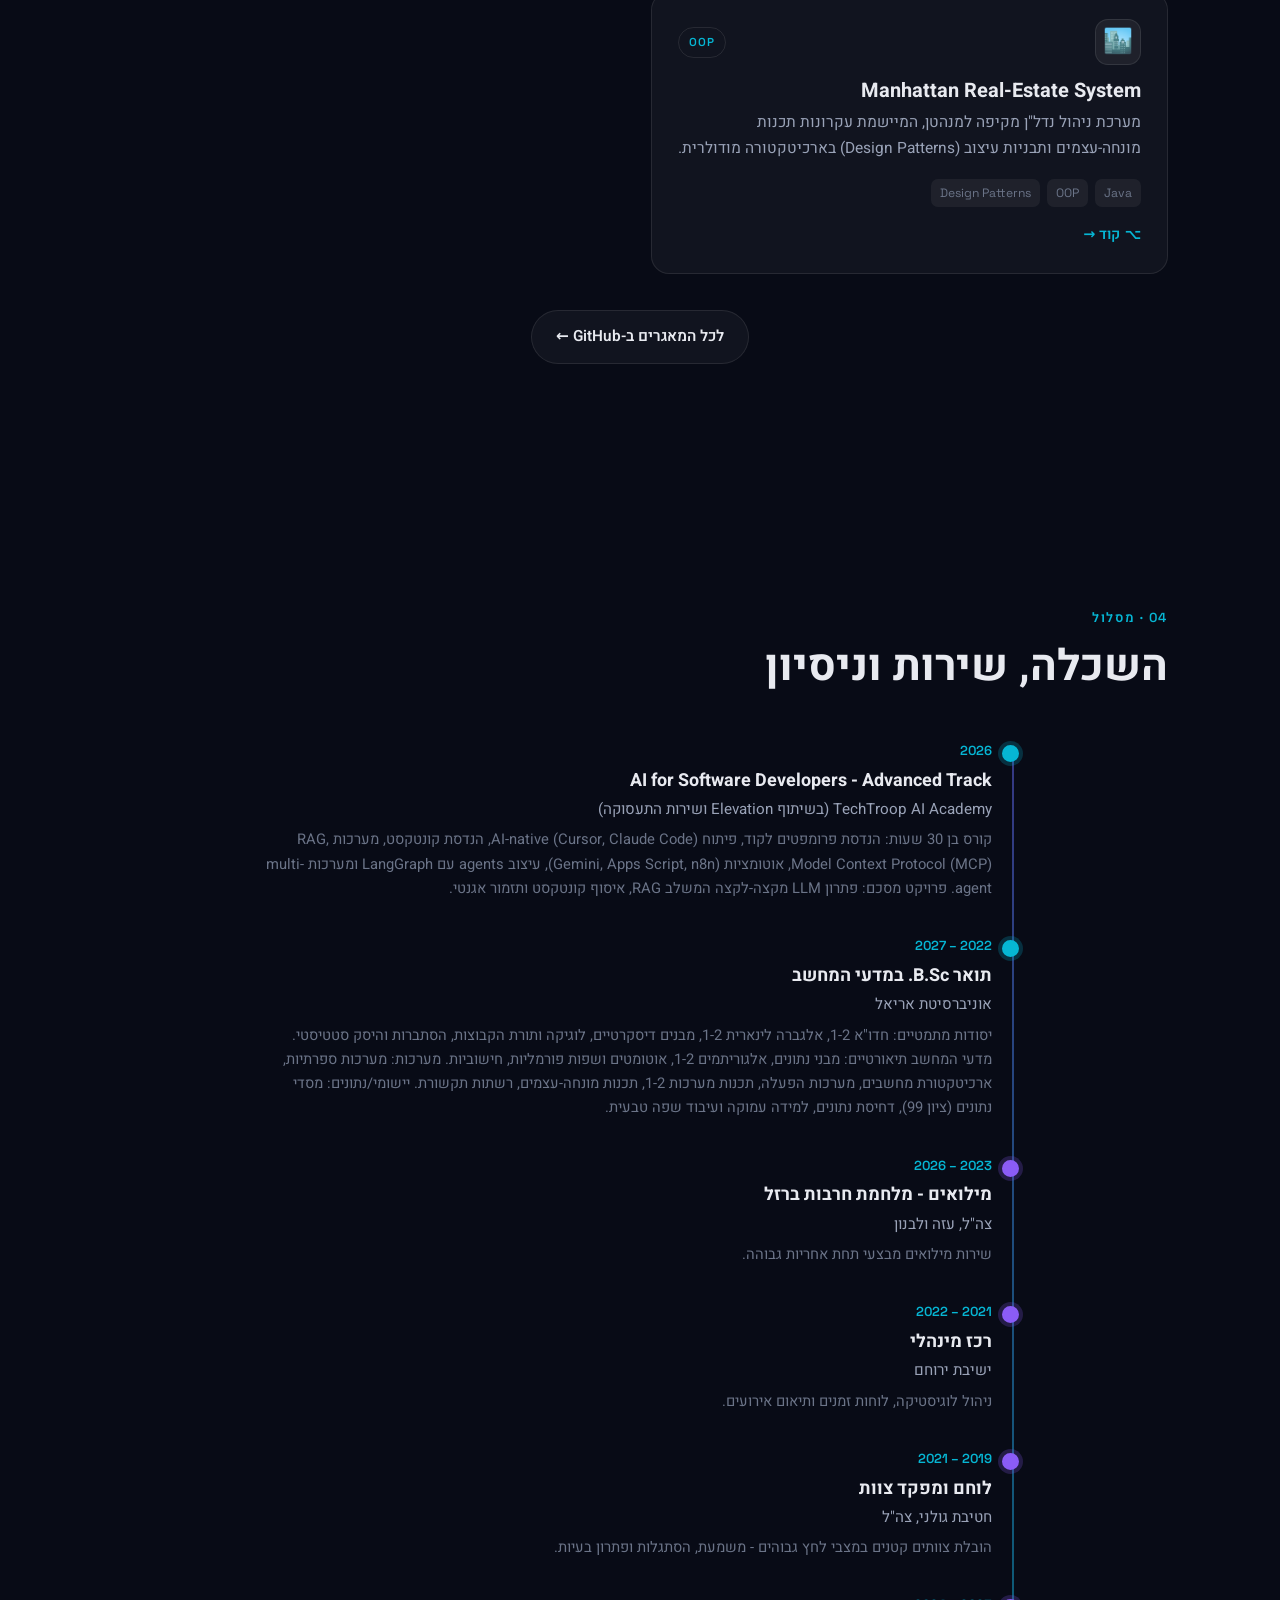
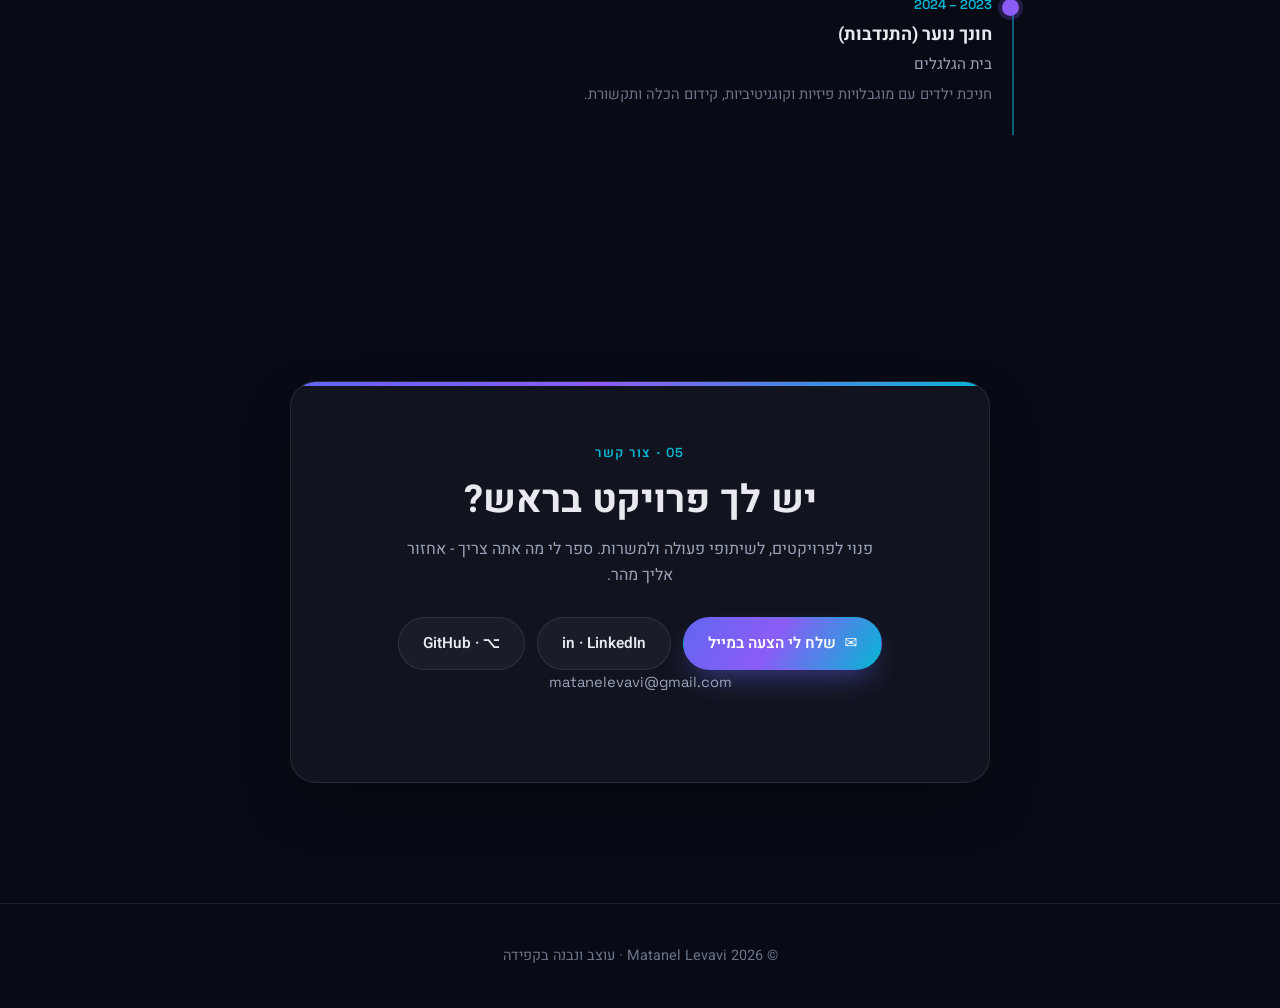
==== commit c02cdc68: "Update content from latest GitHub/LinkedIn and add interactive touches Add Shvilit and Tavi-Li proje" ====
--- a/index.html
+++ b/index.html
@@ -54,6 +54,7 @@
 
   <!-- ===================== HERO ===================== -->
   <section class="hero" id="hero">
+    <canvas class="hero-canvas" id="heroCanvas" aria-hidden="true"></canvas>
     <div class="hero-inner">
       <div class="hero-badge reveal">
         <span class="dot"></span>
@@ -82,15 +83,15 @@
 
       <div class="hero-stats reveal">
         <div class="stat">
-          <span class="stat-num">6+</span>
+          <span class="stat-num" data-count-to="8" data-suffix="+">0</span>
           <span class="stat-label" data-i18n="statProjects">Featured projects</span>
         </div>
         <div class="stat">
-          <span class="stat-num">5</span>
+          <span class="stat-num" data-count-to="7">0</span>
           <span class="stat-label" data-i18n="statLangs">Languages mastered</span>
         </div>
         <div class="stat">
-          <span class="stat-num">2027</span>
+          <span class="stat-num" data-count-to="2027">0</span>
           <span class="stat-label" data-i18n="statGrad">B.Sc. expected</span>
         </div>
       </div>
@@ -164,6 +165,10 @@
         <h3 data-i18n="skillsConcepts">Concepts & Tools</h3>
         <div class="chips" id="chipsConcepts"></div>
       </div>
+      <div class="skill-col reveal">
+        <h3 data-i18n="skillsAI">AI & LLM</h3>
+        <div class="chips" id="chipsAI"></div>
+      </div>
     </div>
   </section>
 
@@ -179,6 +184,10 @@
 
     <div class="projects-foot reveal">
       <a href="https://github.com/Matanelevavi" target="_blank" rel="noopener" class="btn btn-ghost" data-i18n="projAll">See all repositories on GitHub →</a>
+      <div class="gh-live" id="ghLive">
+        <span class="dot"></span>
+        <span id="ghLiveStat"></span>
+      </div>
     </div>
   </section>
 
@@ -216,6 +225,8 @@
     <p>© <span id="year"></span> Matanel Levavi · <span data-i18n="footerBuilt">Designed & built with care</span></p>
   </footer>
 
+  <button class="to-top" id="toTop" type="button" aria-label="Scroll to top">↑</button>
+
   <script src="script.js"></script>
 </body>
 </html>
--- a/styles.css
+++ b/styles.css
@@ -169,7 +169,8 @@
   max-width: var(--maxw); margin: 0 auto;
   padding: 120px clamp(18px, 5vw, 32px) 80px;
 }
-.hero-inner { max-width: 820px; }
+.hero-canvas { position: absolute; inset: 0; width: 100%; height: 100%; pointer-events: none; opacity: .8; }
+.hero-inner { position: relative; max-width: 820px; }
 .hero-badge {
   display: inline-flex; align-items: center; gap: 9px;
   padding: 7px 15px; border-radius: 999px;
@@ -227,7 +228,7 @@
 .mini-card p { color: var(--muted); font-size: .92rem; }
 
 /* ---------- SKILLS ---------- */
-.skills-grid { display: grid; grid-template-columns: repeat(4, 1fr); gap: 18px; }
+.skills-grid { display: grid; grid-template-columns: repeat(auto-fit, minmax(200px, 1fr)); gap: 18px; }
 .skill-col {
   background: var(--surface); border: 1px solid var(--border);
   border-radius: var(--radius); padding: 24px;
@@ -242,16 +243,17 @@
 .chip:hover { transform: translateY(-2px); border-color: var(--i1); color: var(--i3); }
 
 /* ---------- PROJECTS ---------- */
-.projects-grid { display: grid; grid-template-columns: repeat(2, 1fr); gap: 22px; }
+.projects-grid { display: grid; grid-template-columns: repeat(2, 1fr); gap: 22px; perspective: 1200px; }
 .project-card {
   position: relative; display: flex; flex-direction: column;
   background: var(--surface); border: 1px solid var(--border);
   border-radius: var(--radius); padding: 26px; overflow: hidden;
   transition: transform .3s, border-color .3s, box-shadow .3s;
+  transform-style: preserve-3d; will-change: transform;
 }
 .project-card::before {
   content: ""; position: absolute; inset: 0; opacity: 0; transition: opacity .3s;
-  background: radial-gradient(120% 80% at 0% 0%, rgba(99,102,241,.12), transparent 50%);
+  background: radial-gradient(280px circle at var(--mx, 30%) var(--my, 0%), rgba(99,102,241,.18), transparent 60%);
   pointer-events: none;
 }
 .project-card:hover { transform: translateY(-6px); border-color: var(--i2); box-shadow: var(--shadow); }
@@ -272,6 +274,8 @@
 .pc-links a { font-size: .9rem; font-weight: 600; color: var(--i3); display: inline-flex; align-items: center; gap: 5px; }
 .pc-links a:hover { color: var(--i2); }
 .projects-foot { text-align: center; margin-top: 36px; }
+.gh-live { display: flex; align-items: center; justify-content: center; gap: 9px; margin-top: 18px; font-size: .85rem; color: var(--faint); font-family: var(--font-en); }
+.gh-live .dot { width: 7px; height: 7px; border-radius: 50%; background: #22c55e; box-shadow: 0 0 0 0 rgba(34,197,94,.6); animation: pulse 2s infinite; }
 
 /* ---------- TIMELINE ---------- */
 .timeline { position: relative; max-width: 760px; margin: 0 auto; padding-inline-start: 28px; }
@@ -283,6 +287,8 @@
   background: var(--bg); border: 2px solid var(--i2);
 }
 .tl-item.edu::before { border-color: var(--i3); }
+.tl-item.reveal.in::before { background: var(--i2); box-shadow: 0 0 0 4px color-mix(in srgb, var(--i2) 22%, transparent); transition: background .5s, box-shadow .5s; }
+.tl-item.edu.reveal.in::before { background: var(--i3); box-shadow: 0 0 0 4px color-mix(in srgb, var(--i3) 22%, transparent); }
 .tl-period { font-family: var(--font-en); font-size: .82rem; color: var(--i3); font-weight: 600; }
 .tl-role { font-size: 1.12rem; font-weight: 700; margin: 4px 0 2px; }
 .tl-org { color: var(--muted); font-size: .95rem; }
@@ -311,6 +317,27 @@
 /* ---------- Reveal animation ---------- */
 .reveal { opacity: 0; transform: translateY(26px); transition: opacity .7s ease, transform .7s cubic-bezier(.2,.7,.2,1); }
 .reveal.in { opacity: 1; transform: none; }
+
+/* ---------- Back to top ---------- */
+.to-top {
+  position: fixed; inset-inline-end: 22px; bottom: 22px; z-index: 40;
+  width: 44px; height: 44px; border-radius: 50%; border: none; cursor: pointer;
+  background: var(--grad); color: #fff; font-size: 1.15rem;
+  display: grid; place-items: center;
+  box-shadow: 0 14px 30px -10px rgba(99,102,241,.55);
+  opacity: 0; transform: translateY(14px); pointer-events: none;
+  transition: opacity .25s, transform .25s;
+}
+.to-top.show { opacity: 1; transform: none; pointer-events: auto; }
+.to-top:hover { transform: translateY(-3px); }
+
+/* ---------- Reduced motion ---------- */
+@media (prefers-reduced-motion: reduce) {
+  html { scroll-behavior: auto; }
+  .bg-aurora, .hero-badge .dot, .gh-live .dot, .scroll-hint span { animation: none; }
+  .reveal { transition: none; opacity: 1; transform: none; }
+  .project-card { transition: border-color .3s, box-shadow .3s; }
+}
 
 /* ---------- Responsive ---------- */
 @media (max-width: 880px) {
